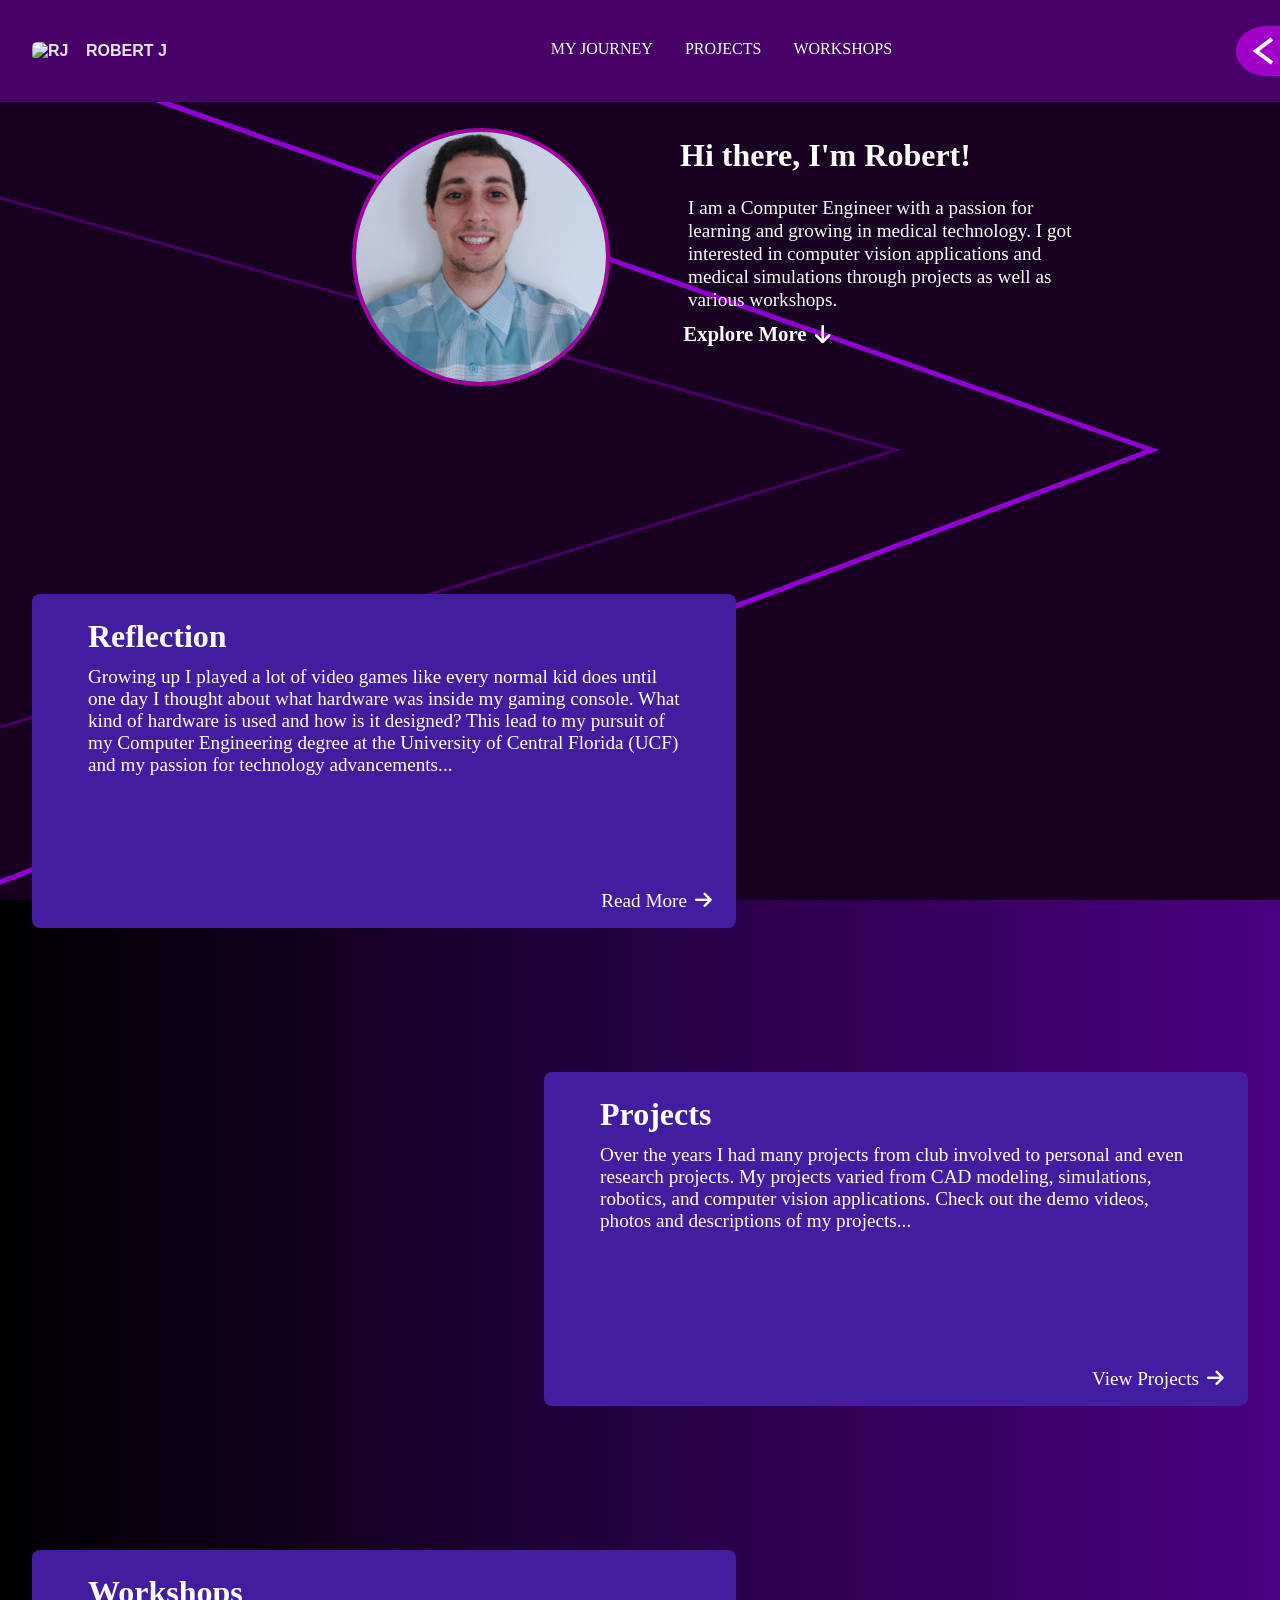
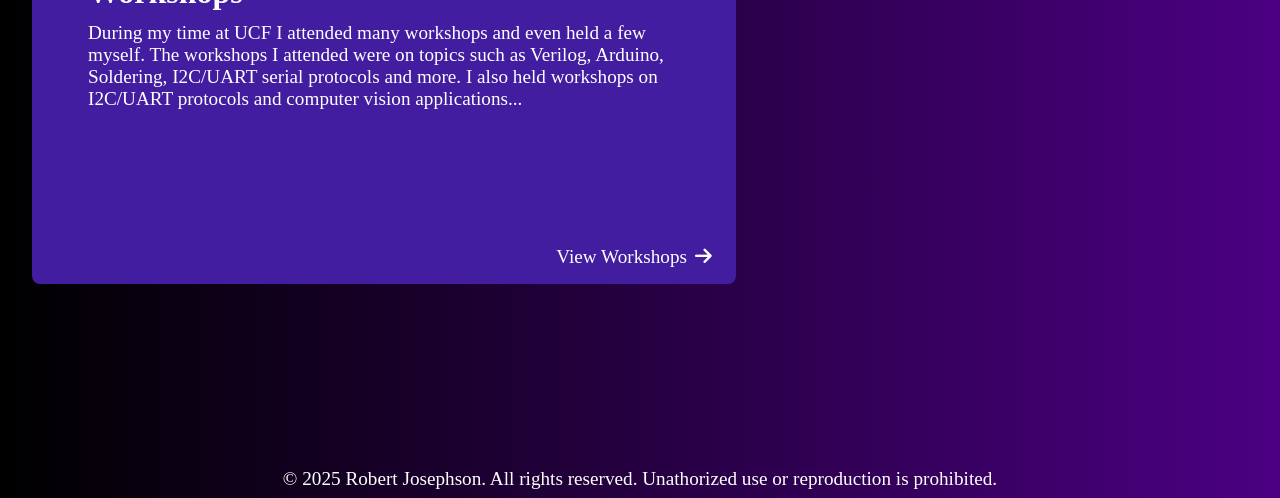
==== index.html @ a9613e4e "Initial portfolio" ====
<!DOCTYPE html>
<html>
<head>
    <meta charset="UTF-8" />
    <meta name="viewport" content="width=device-width, initial-scale=1.0" />
    <meta name="description" content="Portfolio of Robert Josephson" />
    <meta name="author" content="Robert Josephson" />
    <meta name="copyright" content="&copy; 2025 Robert Josephson. All rights reserved." />
    <meta name="robots" content="index, follow" />
    
    <title>Home</title>
    <link rel="stylesheet" href="styles.css">
    <link rel="icon" href="favicon.ico" type="image/x-icon">
    <link rel="stylesheet" href="https://cdnjs.cloudflare.com/ajax/libs/font-awesome/6.5.0/css/all.min.css">
</head>
<body>
    <section class="home-bg">
        <svg class="poly-lines" viewBox="0 0 1000 1000" preserveAspectRatio="none">
            <polyline
                points="-300,-100 900,500 -300,1140"
                class="line line-main"
            />

            <polyline
                points="-300,100 700,500 -300,940"
                class="line line-secondary"
            />
        </svg>
    </section>
        <header class="navbar">
            <a href="index.html" class="brand">
                <img src="assets/logo.svg" alt="RJ" class="logo">
                <span>Robert J</span>
            </a>

            <nav>
                <ul class="nav-links">
                    <li><a href="about.html">My Journey</a></li>
                    <li><a href="projects.html">Projects</a></li>
                    <li><a href="workshopcave.html">Workshops</a></li>
                </ul>
            </nav>

            <div class="socials-menu">
                <button class="social-switch">
                    <svg class="arrow"
                        xmlns="http://www.w3.org/2000/svg"
                        viewBox="0 0 24 24"
                        fill="none"
                        stroke="currentColor"
                        stroke-width="2">

                        <path d="M15 18l-8-6 8-6"/>
                    </svg>
                </button>

                <ul class="social-links">
                    <li><a href="https://github.com" ><i class="fab fa-github"></i></a></li>
                    <li><a href="https://linkedin.com"><i class="fab fa-linkedin"></i></a></li>
                </ul>
            </div>
        </header>

    <main>
        <div class="main-img">
                    <div class="img">
                        <img src="images/profile.jpeg" width="200" height="150"/>
                    </div>
                <div class="main-txt">
                    <h1>Hi there, I'm Robert!</h1>
                    <p>I am a Computer Engineer with a passion for learning and growing in medical technology. 
                        I got interested in computer vision applications and medical simulations through projects
                        as well as various workshops.
                    </p>

                    <a href="#explore" class="scroll-link">
                        Explore More
                        <i class="fa-solid fa-arrow-down"></i>
                    </a> 
                </div>
        </div>

        <section id="explore">
            <div class="box left">
                <h1>Reflection</h1>
                <p>Growing up I played a lot of video games like every normal kid does until one day 
                    I thought about what hardware was inside my gaming console. What kind of hardware is used 
                    and how is it designed? This lead to my pursuit of my Computer Engineering degree at
                    the University of Central Florida (UCF) and my passion for technology advancements...  
                </p>
                <br><a href="about.html">Read More
                    <i class="fa-solid fa-arrow-right"></i>
                </a>
            </div>
            <div class="box right">
                <h1>Projects</h1>
                <p>Over the years I had many projects from club involved to personal and even research projects.
                    My projects varied from CAD modeling, simulations, robotics, and computer vision applications.
                    Check out the demo videos, photos and descriptions of my projects...
                </p>
                <br><a href="projects.html">View Projects
                    <i class="fa-solid fa-arrow-right"></i>
                </a>
            </div>
            <div class="box left">
                <h1>Workshops</h1>
                <p>During my time at UCF I attended many workshops and even held a few myself. 
                    The workshops I attended were on topics such as Verilog, Arduino, Soldering, 
                    I2C/UART serial protocols and more. I also held workshops on I2C/UART protocols 
                    and computer vision applications...
                </p>
                <br><a href="workshopcave.html">View Workshops
                    <i class="fa-solid fa-arrow-right"></i>
                </a>
            </div>
        </section>
    </main>

    <footer>
        <p style="color: white; text-align: center;">&copy; 2025 Robert Josephson. All rights reserved. 
            Unathorized use or reproduction is prohibited.</p>
    </footer>

    <script src="script.js"></script>
</body>
</html>
---- styles.css ----
/*main body*/
html {
    overflow-y: scroll;
    overflow-x: hidden;
}

body {
    min-height: 100vh;
    margin: 0;
    background: linear-gradient(to right, black, #4B0082); 
    position: relative;
    overflow-x: hidden;
    display: grid;
    grid-template-rows: auto 1fr auto;
}

/*----------------------------------------------------------------------------------------------------------*/
/*creates triangles*/
.home-bg {
    position:fixed;
    inset: 0;
    width: 100%;
    height: 100vh;
    overflow: hidden;
    background: #170022;
    z-index: -1;
}

.poly-lines{
    position: absolute;
    inset: 0;
    width: 100%;
    height: 100%;
}

.line {
    fill: none;
    vector-effect: non-scaling-stroke;
}

.line-main {
    stroke: #b000ff;
    stroke-width: 5;
    opacity: 0.8;
}

.line-secondary {
    stroke: #7a00aa;
    stroke-width: 3;
    opacity: 0.5;
}

/*----------------------------------------------------------------------------------------------------------*/
/*navigation bar setup*/
.navbar {
    display: grid;
    grid-template-areas: "left center right";
    grid-template-columns: auto 1fr auto;
    align-items: center;
    position: fixed;
    width: 100%;
    padding: 1.5rem 2rem;
    text-transform: uppercase;
    background-color:rgb(71, 1, 104);
    z-index: 10;
}

/*----------------------------------------------------------------------------------------------------------*/
/*icon setup*/
.brand {
  display: flex;
  align-items: center;
  grid-area: left;
  gap: 0.75rem;
  text-decoration: none;
  color: #E5E7EB;
  font-family: 'Geist', sans-serif;
  font-weight: 600;
}

.logo {
  width: 42px;
  height: auto;
  border-radius: 5px;
  transition: transform 0.3s ease;
}

.logo:hover {
  transform: rotate(-4deg) scale(1.05);
}

/*----------------------------------------------------------------------------------------------------------*/
/*navigation links setup*/
nav {
    grid-area: center;
}

.nav-links {
    list-style: none;
    display: flex;
    justify-content: center;
    gap: 2rem;
}

.nav-links li a {
    color: #fdfdfd;
    text-decoration: none;
    display: inline-block;
    padding-bottom: 2px;
    border-bottom: 2px solid transparent;
    transition: color 0.3s, border-bottom 0.3s, transform 0.3s;
    font-size: 1em;
}

.nav-links li a:hover {
    color: rgb(162, 0, 162);
    border-bottom: 2px solid rgb(162, 0, 162);
    transform: translateY(5px);
}

/*----------------------------------------------------------------------------------------------------------*/
/*social menu setup*/
.socials-menu{
    position: relative;
    grid-area: right;
}

.social-switch {
    width: 60px;
    height: 50px;
    margin-right: 1rem;
    border: none;
    cursor: pointer;
    background: rgb(160, 0, 200);
    color: white;
    border-radius: 50% 0 0 50%;
    display: flex;
    position: relative;
    align-items: center;
    justify-content: center;
    transition: transform 0.3s ease, width 0.35s ease, border-radius 0.35s ease;
    z-index: 2;
}

.social-switch:hover {
    transform: translateX(-5px);
}

.socials-menu.active .social-switch{
    width: 100px;
    border-radius: 25px 0 0 25px;
}

.arrow {
    font-size: 1.5rem;
    transition: transform 0.3s ease;
}

.socials-menu.active .arrow {
    transform: rotate(-90deg);
}

.social-links {
    position: absolute;
    right: 2rem;
    top: 110%;
    display: flex;
    flex-direction: column;
    align-items: center;
    gap: 1rem;
    list-style: none;
    padding: 0;
    margin: 0;
    background: rgb(160, 0, 200);
    border-radius: 1rem;
    overflow: hidden;
    opacity: 0;
    transform: translateX(40px) translateY(-20px);
    pointer-events: none;
    transition: opacity 0.35s ease, transform 0.35s ease;
}

.socials-menu.active .social-links {
    opacity: 1;
    transform: translateX(-20px) translateY(0);
    pointer-events: auto;
}

.social-links a {
    display: block;
    padding: 1rem;
    color: white;
    text-decoration: none;
    transition: background 0.3s ease;
}

.social-links a:hover {
    background: rgb(85, 0, 120);
}

/*----------------------------------------------------------------------------------------------------------*/
/*body block setup (home page)*/
.block {
    background-color: rgba(63, 20, 172, 0.7); 
    height: 20vh;
    margin: 2rem;
    padding: 2rem;
    display: flex;
    flex-direction: row; 
    align-items: center;
    gap: 2rem;
    border-radius: 8px;
    cursor: pointer; 
    transition: transform 0.2s ease, background-color 0.2s ease;
}

.block:hover {
    transform: scale(1.02); 
    background-color: rgba(63, 20, 172, 0.85);
}

.img {
    display: flex;
    align-items: center;
    justify-content: flex-start; 
}

.img img {
    border-radius: 6px;
    max-height: 100%;
}

/*----------------------------------------------------------------------------------------------------------*/
/*Bio Card (home page)*/
.main-img{
    margin-top: 6rem;
    margin-left: 20rem;
    padding: 2rem;
    display: grid;
    grid-template-columns: 280px 1fr;
    position: relative;
    align-items: start;
    gap: 2rem;
    border-radius: 8px;
    z-index: 1; 
}

.main-img img{
    width: 250px;              
    height: 250px;
    flex-shrink: 0;             
    object-fit: cover;         
    border-radius: 60%;        
    border: 4px solid rgb(162, 0, 162);
}

.main-txt{
    font-size: 1.5rem;
    line-height: 1.2;
    max-width: 75%;
    word-wrap: break-word;
    color: white;
}

.main-txt h1{
    position: relative;
    left: 1rem;
    font-size: 2rem;
    margin-top: 0.5rem;
}

.main-txt p{
    position: relative;
    font-size: 1.2rem;
}

html{
    scroll-behavior: smooth;
}

.scroll-link {
    display: inline-flex;
    align-items: center;
    position: relative;
    margin-top: -0.5rem;
    left: 1.2rem;
    font-size: 1.3rem;
    font-weight: bold;
    text-decoration: none;
    color: white;
    cursor: pointer;
    transition: color 0.3s ease;
}

.scroll-link:hover {
    color: rgb(162, 0, 162);
}

.scroll-link i {
    margin-left: 8px;
    font-size: 1.3rem;
    transition: transform 0.3s ease;
}

.scroll-link:hover i {
    transform: translateY(5px);
}

/*Explore Section (home page)*/
#explore {
    display: flex;
    flex-direction: column;
    gap: 3rem;
    padding: 8rem 2rem;
}

.box{
    height: 30vh;
    width: 50vw;
    margin: 3rem 0;
    padding: 2rem;
    position: relative;
    border-radius: 8px;
    z-index: 2;
    background-color: rgb(66, 29, 159);

    opacity: 0;
    transform: translateX(0);
    transition: opacity 0.8s ease, transform 0.8s ease;
}

.box.left{
    align-self: flex-start;
    transform: translateX(-100px);
}

.box.right{
    align-self: flex-end;
    transform: translateX(100px);
}

.box.show {
    opacity: 1;
    transform: translateX(0);
}

.box h1{
    position: relative;
    left: 1.5rem;
    font-size: 2rem;
    margin-top: -0.5rem;
    color: white;
}

.box p{
    font-size: 1.2rem;
    margin: -1rem 1.5rem;
    color: white;
}

.box a{
    color: white;
    text-decoration: none;
    font-size: 1.2rem;
    position: absolute;
    display:flex;
    align-items: center;
    bottom: 1rem;
    right: 1.5rem;
    gap: 0.5rem; 
}

.box a:hover {
    color: rgb(162, 0, 162);
}

.box i{
    font-size: 1.2rem;
    transition: transform 0.3s ease;
}

.box a:hover i {
    transform: translateX(5px);
}

/*----------------------------------------------------------------------------------------------------------*/
/*About page setup*/
.about-container {
    margin: 5rem;
    padding: 2rem;
    display: grid;
    grid-template-columns: minmax(300px, 1fr) minmax(300px, 1fr);
    grid-auto-rows: auto auto;
    gap: 2rem;
    border-radius: 8px;
}

.mainbox {
    grid-column: 1;
    grid-row: 1 / span 2; 
    background-color: rgb(66, 29, 159);
    border-radius: 8px;
    padding: 1.5rem;
    height: auto;
    align-self: start;
    color: white;
    font-size: clamp(0.9rem, 1.2vw, 1.1rem);
}

.top-rbox {
    grid-column: 2;
    grid-row: 1;
    background-color: rgb(66, 29, 159);
    border-radius: 8px;
    padding: 1.5rem;
    color: white;
    font-size: clamp(0.9rem, 1.2vw, 1.1rem);
}

.bot-rbox {
    grid-column: 2;
    grid-row: 2;
    background-color: rgb(66, 29, 159);
    border-radius: 8px;
    padding: 1.5rem;
    color: white;
    font-size: clamp(0.9rem, 1.2vw, 1.1rem);
}

/*----------------------------------------------------------------------------------------------------------*/
/*Project page setup*/
.project-contentbox {
    margin: 10rem 5rem 0 20rem; 
    padding: 2rem;
    border-radius: 6px;
    position: relative;
    background-color: rgb(66, 29, 159);
    transform: translateY(50px);
    opacity: 0;
    transition: transform 1.5s ease, opacity 1.5s ease;
}

.project-contentbox.visible {
    transform: translateY(0);
    opacity: 1;
}

.project-contentbox h3{
    font-size: 1.5rem;
    align-content: center;

}

.project-contentbox p{
    font-size: 1.2rem;
    margin-top: 0.5rem;
    line-height: 1.5;
    color: white;
}

.border {
    margin:5rem 3rem 0; 
    border-bottom: white 2px solid;
}

.section-header{
    margin: 2rem 32rem 0;
}

.section-header h3{
    font-size: 1.6rem;
}

.project-section {
    border-radius: 12px;
    padding: 1rem;
    margin: 0 10rem 2rem 10rem;
    overflow: hidden;
    max-height: 250px;
    transition: max-height 0.6s ease;
    position:relative;
}

.project-section.expanded{
    max-height: 500px; 
}

.project-header{
    display: flex;
    flex-direction: column;
    align-items: center;
    cursor: pointer;
    position: relative;
}

.project-header i {
    font-size: 1.5rem;
    color: white;
    transition: transform 0.3s ease;
}

.project-header i:hover {
    transform: translateY(5px);
}

.project-grid {
    display: grid;
    grid-template-columns: repeat(auto-fit, minmax(150px, 1fr));
    gap: clamp(0.5rem, 1vw, 1rem);
    margin-top: 1.5rem;
    max-height: 0;
    opacity: 0;
    transform: translateY(-10px);
    transition: max-height 0.6s ease, opacity 0.4s ease, transform 0.4s ease;
}

.project-section.expanded .project-grid {
    max-height: 500px;
    opacity: 1;
    transform: translateY(0);
}

.project-slot {
    height: 280px;
    width: 220px;
    border-radius: 16px;
    background-size: cover;
    background-position: center;
    overflow: hidden;
    position: relative;
    transition: all 0.25s ease;
    cursor: pointer;
}

.project-slot:hover {
    transform: translateY(-5px);
    box-shadow: 0 4px 12px rgba(0,0,0,0.15);
}

.project-slot::before {
    content: "";
    position: absolute;
    inset: 0;
    border-radius: inherit;
    background: rgba(0, 0, 0, 0.3);
    transition: background 0.4s ease, backdrop-filter 0.4s ease;
}

.project-slot:hover::before {
    background: rgba(0, 0, 0, 0.4);
    backdrop-filter: blur(7px);
}

.slot-content {
    position: absolute;
    bottom: 0;
    text-align: center;
    left: 50%;
    transform: translateX(-50%);
    width: 100%;
    color: #fff;
    padding: 1.1rem;
    transition: all 0.4s ease;
}

.project-slot:hover .slot-content {
    bottom: 20%;
}

.project-title {
    font-size: 1.2rem;
    transition: all 0.4s ease;
}

.desc {
    font-size: 0.95rem;
    margin-top: 0.5rem;
    line-height: 1.4;
    max-height: 4em;
    text-overflow: ellipsis;
    overflow: hidden;
    opacity: 0;
    display: -webkit-box;
    line-clamp: 3;
    -webkit-line-clamp: 3;
    -webkit-box-orient: vertical;
    transition: opacity 0.4s ease;
}

.project-slot:hover .project-title {
    transform: translateY(-60%);
    font-size: 1.2rem;
}

.project-slot:hover .desc {
    opacity: 1;
}

/*----------------------------------------------------------------------------------------------------------*/
/*Project slot page setup*/
.pro-top {
    display: grid;
    grid-template-columns: 1fr 1fr;
    gap: clamp(1rem, 2vw, 1.5rem);
    align-items: center;
    margin: 8rem;
}

.pro-img {
    position: relative;
    justify-self: center;
}

.pro-img img {
    width: 350px;
    height: auto;
    margin-left: -2rem;
    border-radius: 16px;
    object-fit: cover;
    color: white;
}

.pro-textbox1 {
    position: relative;
    display: flex;
    flex-direction: column;
    min-height: 250px;
    left: 50%;
    transform: translateX(-80%);
    width: 60vw;
    border-radius: 0 36px 36px 0;
    background-color: rgb(66, 29, 159);
}

.pro-textbox-inner {
    max-width: 500px;
    margin-inline: auto;
    padding-inline: clamp(1.5rem, 6vw, 3rem);
}

.pro-textbox1 h2 {
    font-size: clamp(1.3rem, 2vw, 1.8rem);
    margin: 1rem 0;
    color: white;
}

.pro-textbox1 p {
    font-size: clamp(1rem, 1.5vw, 1.2rem);
    color: white;
}

.pro-mid {
    display: grid;
    grid-template-columns: 1fr 1fr;
    gap: clamp(1rem, 2vw, 1.5rem);
    align-items: center;

}

.pro-demo-wrapper{
    position: relative;
    width: 450px;
    margin: 2rem 0;
    aspect-ratio: 16 / 9;
    justify-self: center;
    transition: transform 0.4s ease, width 0.4s ease;
}

.pro-demo-wrapper iframe {
    width: 100%;
    height: 100%;
    border-radius: 12px;
    transition: transform 0.4s ease;
    transform-origin: left center;
    will-change: transform;
}

.pro-demo-wrapper.expand iframe{
    width: 70%;
    transform: scale(1.03);
}

.pro-textbox2 {
    position: relative;
    width: min(60vw, 600px);
    height: min(50vh, 400px);
    border-radius: 16px;
    background-color: rgb(66, 29, 159);
}

.pro-textbox2 h2 {
    font-size: clamp(1.3rem, 2vw, 1.8rem);
    margin: 1.5rem 0;
    color: white;
}

.pro-textbox2 p {
    font-size: clamp(1rem, 1.5vw, 1.2rem);
    max-width: 60ch;
    color: white;
}

.pro-mid1{
    position: relative;
    margin: 2rem clamp(1rem, 25vw, 20rem);
    margin-top: -3rem;
    background-color: rgb(66, 29, 159);
    border-radius: 8px;
}
.pro-doc-content{
    position: relative;
    display: flex;
    margin-inline: auto;
    flex-direction: column;
}

.pro-doc-content h2 {
    font-size: clamp(1.3rem, 2vw, 1.8rem);
    margin: 1rem 0;
    color: white;
}

.pro-doc-content p {
    font-size: clamp(1rem, 1.5vw, 1.2rem);
    margin-top: -0.5rem;
    color: white;
}

.pro-doc-content ul {
    display: flex;
    flex-direction: column;
    gap: 8px;
    list-style: none;
    padding: 0;
    margin: 1.2rem;
}

.pro-doc-content li {
    display: flex;
    align-items: center;
    color: white;
}

.pro-bot {
    margin: 2rem clamp(1rem, 10vw, 20rem);
    background-color: rgb(66, 29, 159);
    border-radius: 15px;
    overflow: hidden;
    max-height: 250px;
    transition: max-height 0.6s ease;
}

.pro-bot.expanded {
    max-height: 500px;
}

.gallery-header {
    display: flex;
    align-items: center;
    gap: clamp(1rem, 0.5vw, 1.5rem);
    text-align: center;
    cursor: pointer;
    font-size: clamp(1rem, 1.5vw, 1.5rem);
    color: white;
}

.gallery-header h2{
    margin: 2rem auto;
}

.pro-gallery-sec{
    display: flex;
    flex-direction: column;
    gap: clamp(1rem,2vw,1.5rem);
    margin-right: 0 2rem;
}

.pro-gallery {
    display: grid;
    grid-template-columns: repeat(auto-fit, minmax(150px, 200px));
    gap: clamp(1rem, 2vw, 1.5rem);
    margin: 1rem;
    max-height: 0;
    justify-content: center;
    opacity: 0;
    overflow: hidden;
    transform: translateY(-10px);
    transition: max-height 0.4s ease, opacity 0.3s ease, transform 0.4s ease;
    
}

.pro-bot.expanded .pro-gallery {
    max-height: 500px;
    opacity: 1;
    transform: translateY(0);
}

.pro-gallery img {
    width: 100%;
    height: 100px;
    object-fit: cover;
    border-radius: 10px;
    cursor: pointer;
    transition: transform 0.3s;
}

.pro-gallery img:hover {
    transform: scale(1.05);
}

#lightbox-overlay {
    position: fixed;
    top: 0;
    left: 0;
    width: 100%;
    height: 100%;
    background: rgba(0,0,0,0.8);
    display: flex;
    justify-content: center;
    align-items: center;
    z-index: 9999;
    cursor: zoom-out;
}

#lightbox-img {
    max-width: 90%;
    max-height: 90%;
    border-radius: 10px;
    box-shadow: 0 0 20px rgba(0,0,0,0.5);
}

/*----------------------------------------------------------------------------------------------------------*/
/*Workshop page setup*/
.ws-top-grid{
    display: grid;
    grid-template-columns: minmax(250px, 1fr) 1fr;
    align-items: center;
    gap: clamp(2rem, 5vw, 4rem);
}

.ws-image {
    position: relative;
    margin-top: 8rem;
}

.ws-image img {
    width: 450px;
    margin-left: 5rem;
    object-fit: cover;
    border-radius: 16px;
}

.ws-contentcircle {
    margin-left: auto;
    position: relative;
    width: min(40vw, 500px);
    height: min(70vh, 500px);
    min-width: 250px;
    min-height: 250px;
    border-bottom-left-radius: 50%;
    margin: 0.5rem 0 3rem auto;
    padding: 2rem;  
    display: flex;
    flex-direction: column;
    align-items: center;
    justify-content: center;
    color: white;
    text-align: center;
    background-color: rgb(66, 29, 159);
}

.ws-contentcircle h2 {
    font-size: clamp(1.3rem, 2vw, 1.8rem);
    margin-bottom: 1rem;
}

.ws-contentcircle p {
    font-size: clamp(1rem, 1.5vw, 1.2rem);
    max-width: 30ch;
}

.auto-scroller {
    position: relative;
    margin-top: 3rem;
    width: 100%;
    max-width: 100vw;
    height: clamp(280px, 45vh, 420px);
    overflow: hidden;
    background: rgb(66, 29, 159);
    display: flex;
    align-items: center;
    --gap: clamp(1rem, 2vw, 2rem);
    gap: var(--gap);
}

.auto-scroller::-webkit-scrollbar {
    display: none; 
}

.scroll-track {
    display: flex;
    align-items: center;
    justify-content: center;
    pointer-events: auto;
    gap: var(--gap);
    animation: scroll 45s infinite linear;
}

.workshop-slot {
    width: clamp(220px, 20vw, 260px);
    height: clamp(150px, 18vh, 190px);
    border-radius: 16px;
    background-size: cover;
    background-position: center;
    position: relative;
    cursor: pointer;
    pointer-events: auto;
    text-align: center;
    flex-shrink: 0;
    overflow: hidden;
    box-shadow: 0 8px 20px rgba(0,0,0,0.25);
    transition: transform 0.3s ease;
}

.workshop-slot:hover {
    transform: scale(1.05);
}

.workshop-slot::before {
    content: "";
    position: absolute;
    inset: 0;
    border-radius: inherit;
    background: rgba(0, 0, 0, 0.3);
    transition: background 0.4s ease, backdrop-filter 0.4s ease;
}

.workshop-slot:hover::before {
    background: rgba(0, 0, 0, 0.4);
    backdrop-filter: blur(7px);
}

.slot-info {
    position: absolute;
    bottom: 0;
    width: 100%;
    color: #fff;
    padding: 1rem;
    transition: all 0.4s ease;
}

@keyframes scroll {
   to{transform: translateX(calc(-100% - var(--gap)));}
}

.auto-scroller:hover .scroll-track {
    animation-play-state: paused;
}

.ws-info {
    width: 100%;
    padding: clamp(2rem, 4vw, 3rem);
    display: flex;
    justify-content: center;
    max-height: 2000px;
    opacity: 1;
    overflow: hidden;
    transition: max-height 0.5s ease, opacity 0.5s ease;
}

.ws-info.hidden {
    max-height: 0;
    opacity: 0;
    padding: 0 clamp(1rem, 4vw, 2rem);
}

.ws-info-card {
    width: min(100%, 1000px);
    margin-inline: auto;
    min-width: 0;
    display: flex;
    flex-direction: column;
    gap: clamp(1rem, 2vw, 1.5rem);
    background: #2b2b36;
    border-radius: 20px;
    padding: clamp(1.5rem, 3vw, 2.5rem);
    color: #fff;
    position: relative;
    box-shadow: 0 20px 40px rgba(0,0,0,0.4);
}

.ws-info-card > * {
    max-width: 100%;
    word-break: break-word;
    overflow-wrap: anywhere;
    hyphens: auto;
}

.close {
    position: absolute;
    top: 1rem;
    right: 1.2rem;
    background: none;
    border: none;
    color: #fff;
    font-size: 2rem;
    cursor: pointer;
}

.demo-wrapper-container {
    display: flex;
    gap: 1rem;
    justify-content: center;
    flex-wrap: wrap;
}

.demo-wrapper { 
    width: 50%;
    margin: 1rem 0;
    aspect-ratio: 16 / 9;
    justify-self: center;
}

.demo-wrapper iframe {
    width: 100%;
    height: 100%;
    border-radius: 12px;
    transition: transform 0.4s ease;
    transform-origin: left center;
    will-change: transform;
}

.demo-wrapper.expand iframe {
    transform: scale(1.2);
}

.gallery-section {
    display: flex;
    align-items: flex-start;
    gap: clamp(1rem,2vw,1.5rem);
}

.gallery-switch {
    display: flex;
    align-items: center;
    gap: clamp(1rem, 0.5vw, 1.5rem);
    text-align: left;
    flex-shrink: 0;
    cursor: pointer;
    font-size: clamp(1rem, 2vw, 1.5rem);
}

.gallery-switch i {
    font-size: 0.9em;
    opacity: 0;
}

.gallery-switch.activate i {
    opacity: 0.8;
    transition: opacity 0.4s ease;
}

.ws-gallery {
    display: grid;
    grid-template-columns: repeat(auto-fit, minmax(150px, max-content));
    gap: clamp(1rem, 2vw, 1.5rem);
    margin-top: 1rem;
    max-width: 0;
    max-height: 0;
    opacity: 0;
    overflow: hidden;
    transition: max-width 0.4s ease, max-height 0.4s ease, opacity 0.3s ease;
}

.ws-gallery.expand{
    max-width: 100%;
    max-height: 100%;
    opacity: 1;
}

.ws-gallery img {
    width: 150px;
    height: 100px;
    object-fit: cover;
    border-radius: 10px;
    cursor: pointer;
    transition: transform 0.3s;
}

.ws-gallery img:hover {
    transform: scale(1.05);
}

#lightbox-overlay {
    position: fixed;
    top: 0;
    left: 0;
    width: 100%;
    height: 100%;
    background: rgba(0,0,0,0.8);
    display: flex;
    justify-content: center;
    align-items: center;
    z-index: 9999;
    cursor: zoom-out;
}

#lightbox-img {
    max-width: 90%;
    max-height: 90%;
    border-radius: 10px;
    box-shadow: 0 0 20px rgba(0,0,0,0.5);
}

.ws-grid {
    display: grid;
    gap: clamp(2rem, 5vw, 4rem);
    margin-top: 5rem;
}

.row {
    display: grid;
    grid-template-columns: minmax(250px, 1fr) 1fr;
    gap: clamp(2rem, 5vw, 4rem);
    align-items: center;
    
}

.row:nth-child(even) {
    direction: rtl;
}

.row:nth-child(even) > * {
    direction: ltr;
}

.ws-card {
    background-color: rgb(66, 29, 159);
    border-radius: 8px;
    min-height: 25rem;
    color: white;
}

.ws-cbox {
    width: 100%;
    justify-self: end;
}

.ws-cbox h2 {
    margin-top: 2rem;
}

.learning-cbox {
    width: 100%;
    justify-self: start;
    margin-bottom: 2rem;
}

.learning-cbox h2 {
    margin-top: 2rem;
}

.learning-cbox p {
    margin-bottom: 2rem;
}

.side-img {
    position: relative;
    margin-left: 3rem;
    margin-bottom: 20rem;
}

.side-img img {
    position: absolute;
    width: 240px;
    height: 300px;
    border: 5px solid white;
    box-shadow: 0 10px 20px rgba(0,0,0,0.2);
    border-radius: 16px;
}

.side-img img:first-child {
    transform: rotate(-10deg);
    left: 0;
    z-index: 2;
}

.side-img img:last-child {
    transform: rotate(10deg);
    left: 250px;
}

/*----------------------------------------------------------------------------------------------------------*/
/*responsive design*/
@media (max-width: 768px) {
    .main {
        flex-direction: column;
        align-items: center;
    }

    .main-img {
        max-width: 60%;
    }

    .script {
        text-align: left;
    }
}

/*----------------------------------------------------------------------------------------------------------*/
/*general text setup*/
.title {
    position:relative;
    left: 560px;
}

h2{
    position: relative;
    left: 1.5rem;
    margin-top: 0.2rem;
}

h3 {
    text-align: center;
    color: white
}

.txt {
    font-size: 15px;
    margin: 20px;
    padding-top: 50px;
}
p {
    font-size: 1.2rem;
    margin: 0.5rem 1.5rem;
}
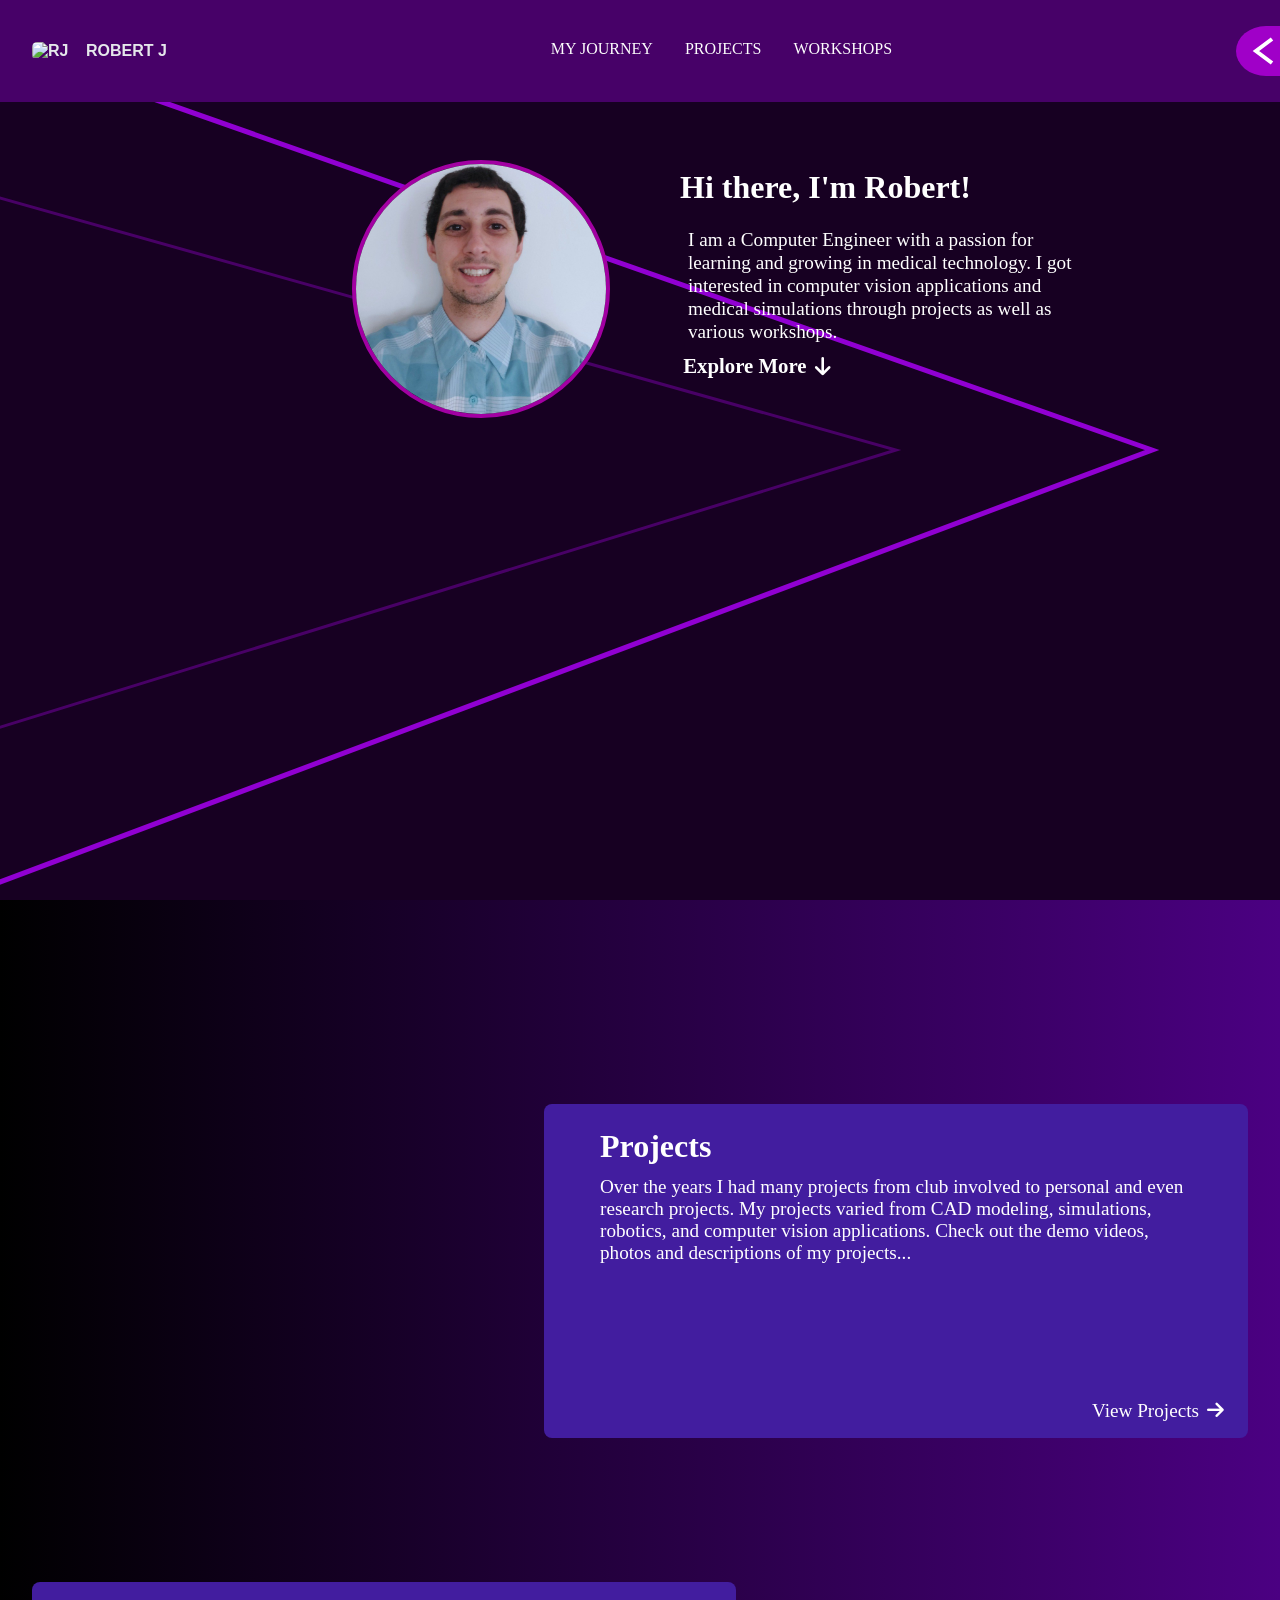
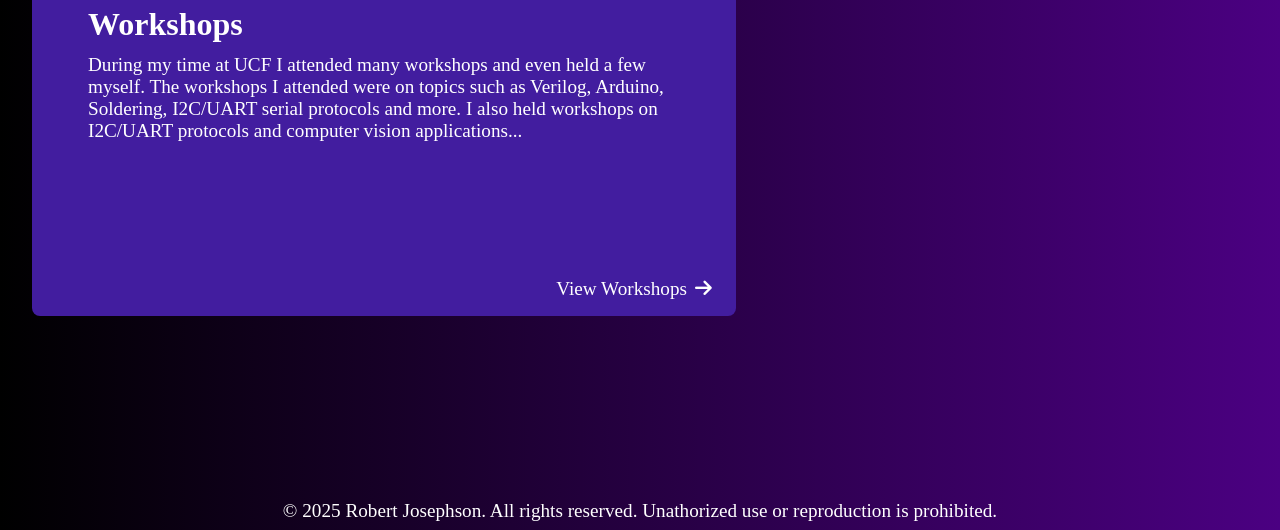
==== commit b3d91c70: "Changed naming home to index.html" ====
--- a/index.html
+++ b/index.html
@@ -28,7 +28,7 @@
         </svg>
     </section>
         <header class="navbar">
-            <a href="index.html" class="brand">
+            <a href="home.html" class="brand">
                 <img src="assets/logo.svg" alt="RJ" class="logo">
                 <span>Robert J</span>
             </a>
--- a/styles.css
+++ b/styles.css
@@ -167,7 +167,6 @@
     display: flex;
     flex-direction: column;
     align-items: center;
-    gap: 1rem;
     list-style: none;
     padding: 0;
     margin: 0;
@@ -233,7 +232,7 @@
 /*----------------------------------------------------------------------------------------------------------*/
 /*Bio Card (home page)*/
 .main-img{
-    margin-top: 6rem;
+    margin-top: 8rem;
     margin-left: 20rem;
     padding: 2rem;
     display: grid;
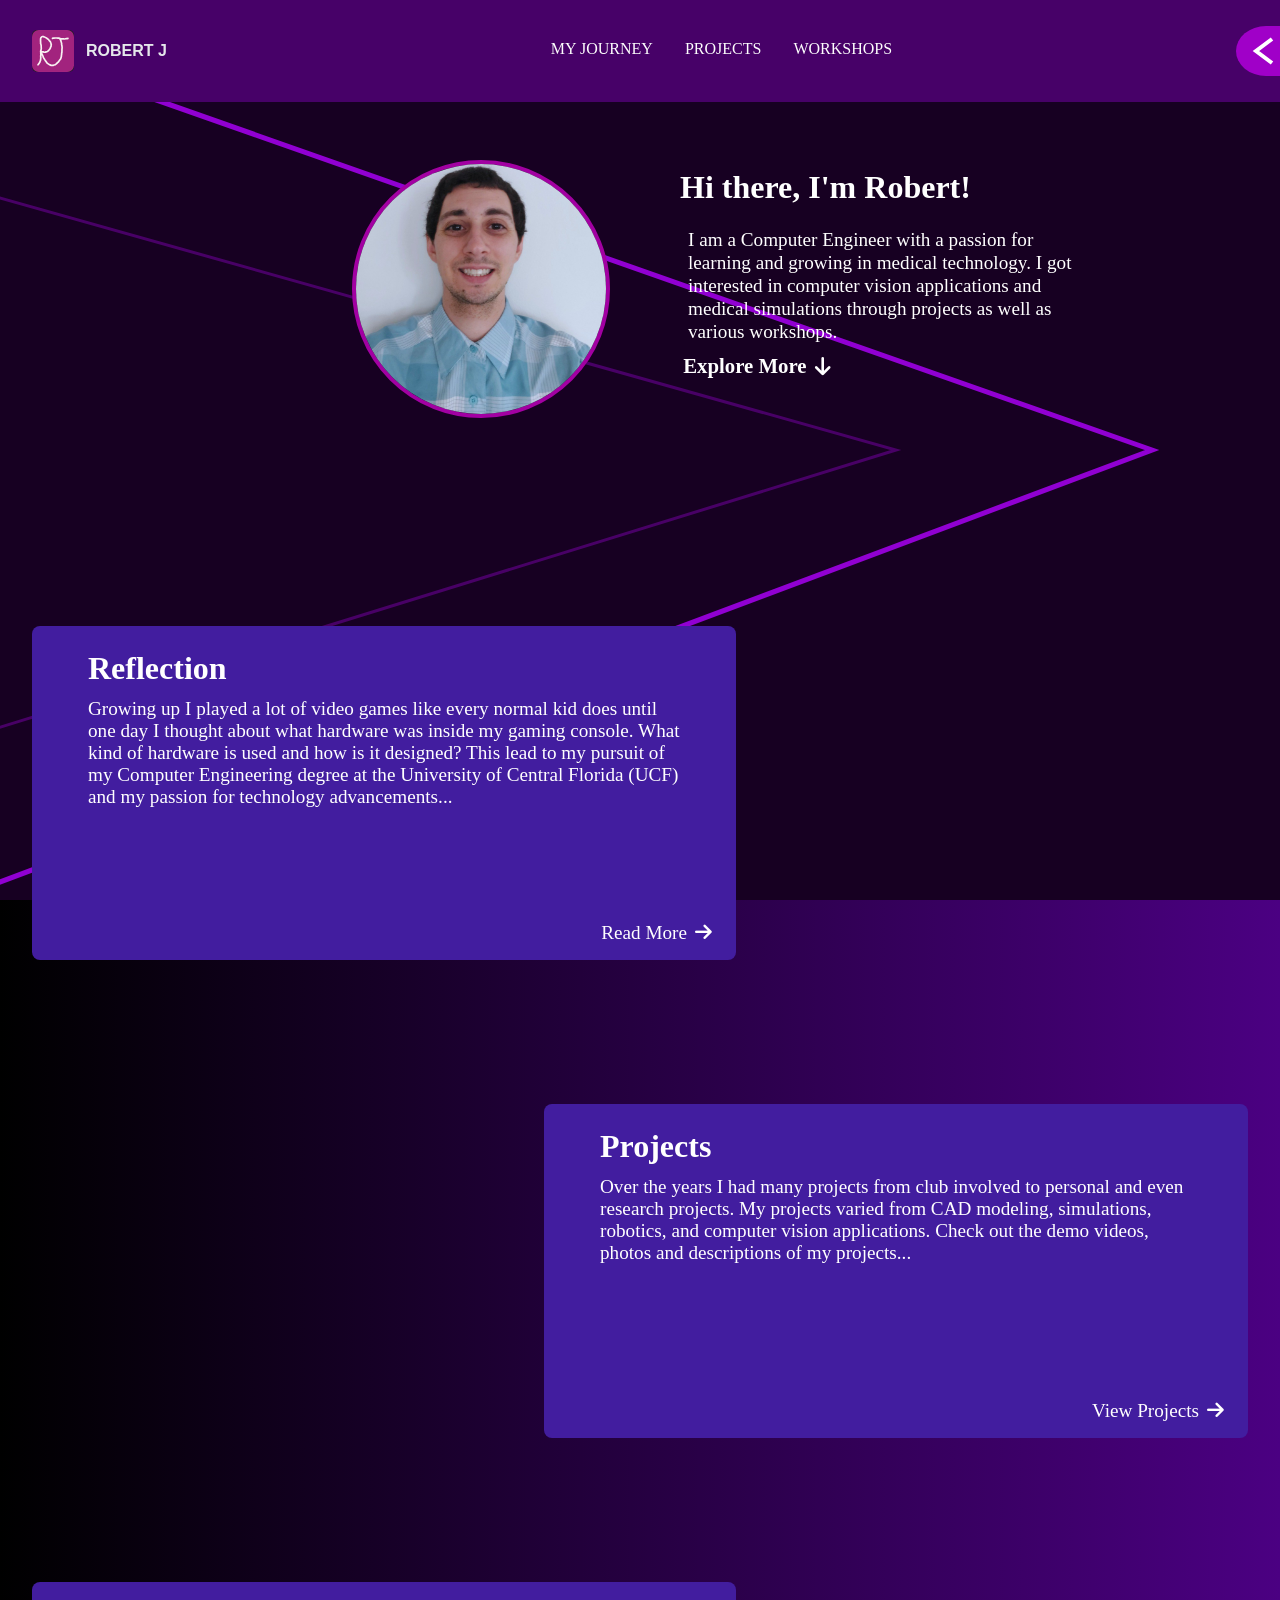
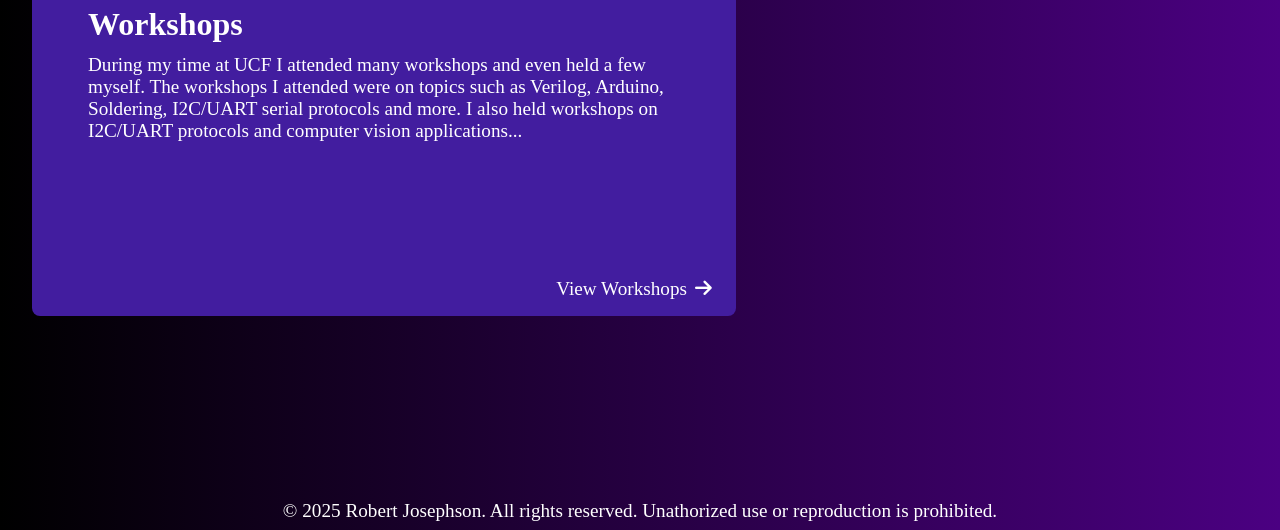
==== commit 0afafefa: "Change logo.svg to Logo.svg" ====
--- a/index.html
+++ b/index.html
@@ -28,8 +28,8 @@
         </svg>
     </section>
         <header class="navbar">
-            <a href="home.html" class="brand">
-                <img src="assets/logo.svg" alt="RJ" class="logo">
+            <a href="index.html" class="brand">
+                <img src="assets/Logo.svg" alt="RJ" class="logo">
                 <span>Robert J</span>
             </a>
 
